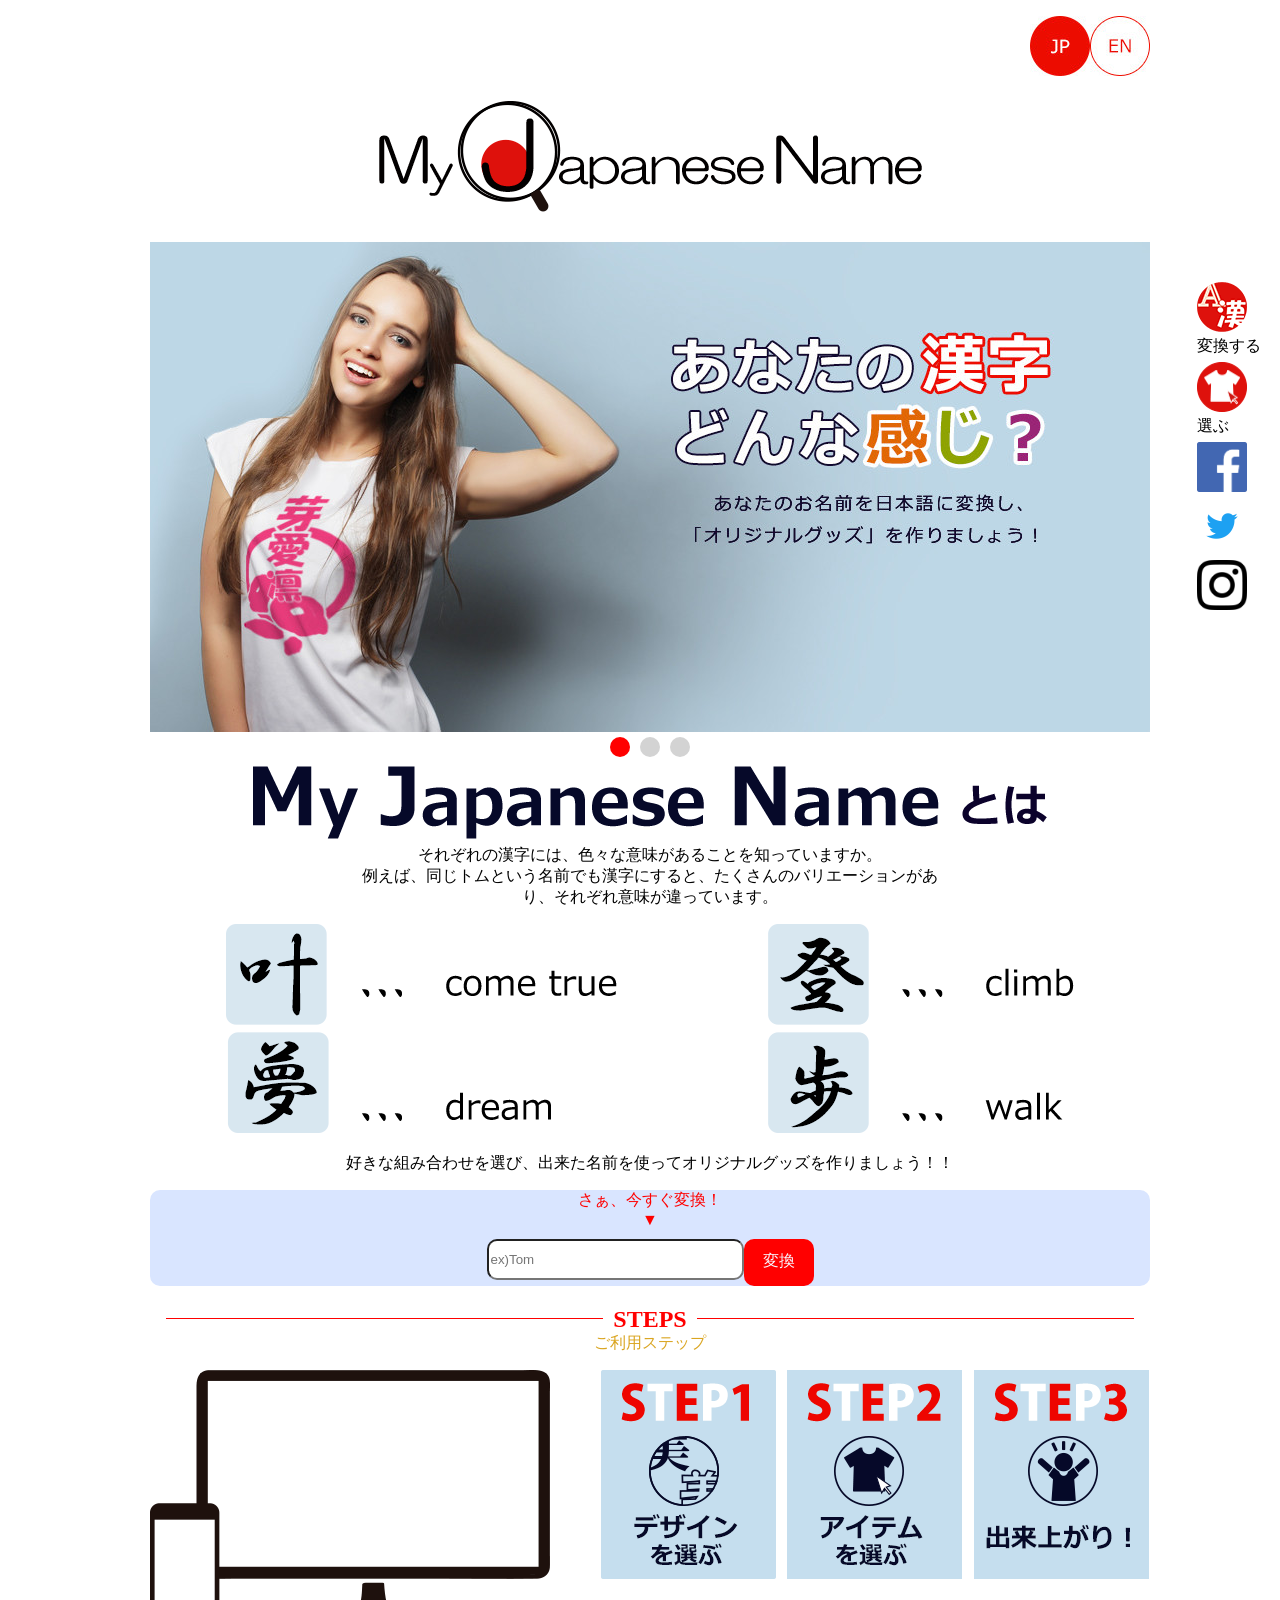
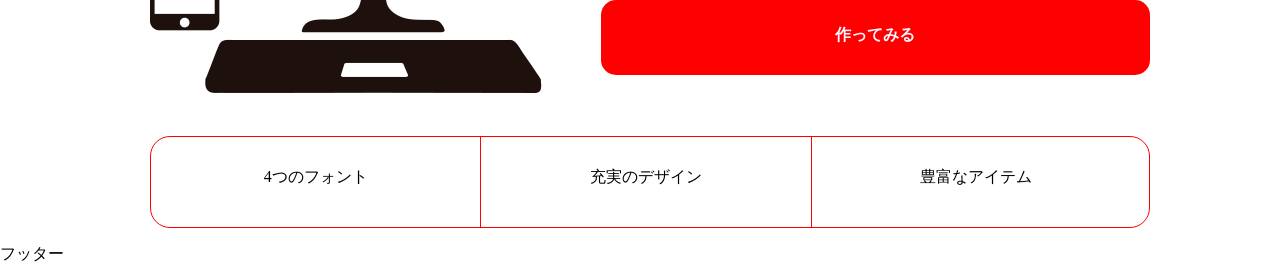
==== task/My Japanese Name/index.html @ 29c9ffd6 "add my japanese name   stepsまで終了。" ====
<!DOCTYPE html>
<html lang="ja">

<head>
  <meta charset="utf-8">
  <title>My Japanese Name</title>
  <meta name="viewport" content="width-device-width, initial-scale=1">
  <meta name="description" content="My Japanese Name">
  <meta name="keywords" content="My Japanese Name">
</head>
<body>
  <header>
    <ul>
      <li><img src="./images/JP.jpg"></li>
      <li><img src="./images/EN.jpg"></li>
    </ul>
  <h1><img src="./images/logo.png" alt="logo"></h1>
  </header>
   <ul class="slider_main">
     <li><img src="images/LP1.jpg" alt=""></li>
     <li><img src="images/LP2.jpg" alt=""></li>
     <li><img src="images/LP3.jpg" alt=""></li>
   </ul>
   <aside>
     <ul>
      <li><img src="images/henkan_off.png" alt="henkan off"><p>変換する</p></li>
       <li><img src="images/tsukuru.png" alt="tsukuru"><p>選ぶ</p></li>
       <li><img src="images/f-ogo_RGB_HEX-58.png" alt="facebook"></li>
       <li><img src="images/Twitter_Logo_Blue.png" alt="twitter"></li>
       <li><img src="images/glyph-logo_May2016.png" alt="instagram"></li>
     </ul>
   </aside>
   <section id="about">
    <h2><img src="./images/My%20Japanese%20Name.png" alt="about my japanese name"></h2>
      <p class="sentence">それぞれの漢字には、色々な意味があることを知っていますか。</p>
      <p class="sentence">例えば、同じトムという名前でも漢字にすると、たくさんのバリエーションがあり、それぞれ意味が違っています。</p>
    <ul class="example">
      <li><img src="./images/tom1.png" alt="come true and dream"></li>
      <li><img src="./images/tom2.png" alt="climb and walk"></li>
    </ul>
    <p>好きな組み合わせを選び、出来た名前を使ってオリジナルグッズを作りましょう！！</p>
    <div class="transform">
      <p>さぁ、今すぐ変換！</p>
      <p>▼</p>
      <form>
        <input type='text' name='transform' placeholder="ex)Tom" size=30 width=50>
        <div>変換</div>
      </form>
    </div>
    </section>
    <section id="steps">
      <h2>STEPS</h2>
      <p>ご利用ステップ</p>
      <div class="grid">
        <div id="img-pc"><img src="images/illust.png" alt="illust-pc"></div>
        <div id="step1"><img src="images/step1.png" alt="step1"></div>
        <div id="step2"><img src="images/step2.png" alt="step2"></div>
        <div id="step3"><img src="images/step3.png" alt="step3"></div>
        <div id="make"><p>作ってみる</p></div>
      </div>
      <div class="steps-slider">
        <ul>
          <li>4つのフォント</li>
          <li>充実のデザイン</li>
          <li>豊富なアイテム</li>
        </ul>
        <div class="slider_steps">
          <div></div>
        </div>
      </div>
    </section>

  <footer>フッター</footer>

  <!--script-->

  <link rel="stylesheet" href="css/index.css">
  <link rel="stylesheet" href="slick/slick-theme.css">
  <link rel="stylesheet" href="slick/slick.css">
  <script src="https://ajax.googleapis.com/ajax/libs/jquery/3.3.1/jquery.min.js"></script>
  <script type="text/javascript" src="slick/slick.min.js"></script>
  <script src="js/index.js"></script>


</body>

</html>
---- task/My Japanese Name/css/index.css ----
body{
  width:1300px;
  margin-left: auto;
  margin-right:auto;
  position:relative;
}
ul{
  list-style-type: none;
}
header ul{
  display: -webkit-box;
  display: -ms-flexbox;
  display: flex;
}
header li:first-child{
  margin-left: auto;
}
header h1{
  text-align: center;
}
header{
  width:1000px;
  margin:auto;
}
section{
  width:1000px;
  margin:auto;
}

/*-------------*/
/*slider_main*/
/*-------------*/
.slider_main{
  width:1000px;
  margin:0 auto;
  padding:0;
}
.slider_main li{
  margin:0 auto;
}
.slick-dots li{
  height:15px;
  width:15px;
  background-color: lightgray;
  border-radius:100px;
}
.slick-dots .slick-active{
  background-color: red;
}

/*-------------*/
/*SNS*/
/*-------------*/
aside{
  position:absolute;
  right:3%;
  top:250px;
}
aside li img{
  height:50px;
  width:50px;
}
aside li{
  margin-bottom: 5px;
}
aside p{
  margin:0;
}

/*-------------*/
/*section main*/
/*-------------*/
#about h2{
  text-align: center;
  margin-bottom:0;
}
#about p{
  text-align: center;
}
#about .sentence{
  margin:0 auto;
  width:60%;
}
.example{
  display: -webkit-box;
  display: -ms-flexbox;
  display: flex;
  padding:0;
  -ms-flex-pack: distribute;
  justify-content: space-around;
}
.transform{
  background-color:#D9E5FF;
  border-radius:10px;
}
.transform p{
  color:red;
  text-align: center;
  margin:0 auto;
}
.transform form{
  display: -webkit-box;
  display: -ms-flexbox;
  display: flex;
  margin-top:10px;
}
.transform input{
  border-radius:10px;
  height:35px;
  margin-left:auto;
}
.transform div{
  color:ghostwhite;
  width:70px;
  height:35px;
  padding-top:12px;
  text-align:center;
  background-color: red;
  border-radius:10px;
  margin-right:auto
}

/*-------------*/
/*section steps*/
/*-------------*/
#steps h2{
  display: -webkit-box;
  display: -ms-flexbox;
  display: flex;
  -webkit-box-align: center;
  -ms-flex-align: center;
  align-items: center;
  color:red;
  margin-bottom:0;
}
#steps h2:before,#steps h2:after{
  border-top: 1px solid red;
  content:"";
  -webkit-box-flex: 1;
  -ms-flex-positive: 1;
  flex-grow: 1;
  height:1px;
}
#steps h2:before{
  margin-left:1rem;
  margin-right:10px;
}
#steps h2:after{
  margin-right:1rem;
  margin-left:10px;
}
#steps p{
  color:goldenrod;
  margin-top:0;
  text-align: center;
}
.grid{
  display: grid;
  width:1000px;
  height:350px;
  grid-template-rows: 220px 1fr;
  grid-template-columns: 2.5fr 1fr 1fr 1fr;
  grid-gap: 10px;
}
#img-pc{
  grid-row:1/3;
  grid-column: 1/2;
}
#step1{
  grid-row:1/2;
  grid-column: 2/3;
}
#step2{
  grid-row:1/2;
  grid-column: 3/4;
}
#step3{
  grid-row:1/2;
  grid-column: 4/5;
}
#make{
  grid-row:2/3;
  grid-column: 2/5;
}
#make p{
  background-color: red;
  color:ghostwhite;
  height:50px;
  text-align: center;
  font-weight:bold;
  padding-top:25px;
  border-radius:15px;
}
.steps-slider ul{
  display: -webkit-box;
  display: -ms-flexbox;
  display: flex;
  border-radius:20px;
  border:1px solid red;
  padding:0;
}
.steps-slider ul li{
  width:33%;
  height:60px;
  padding-top: 30px;
  text-align: center;
}
.steps-slider ul li+li{
  border-left:1px solid red;
}
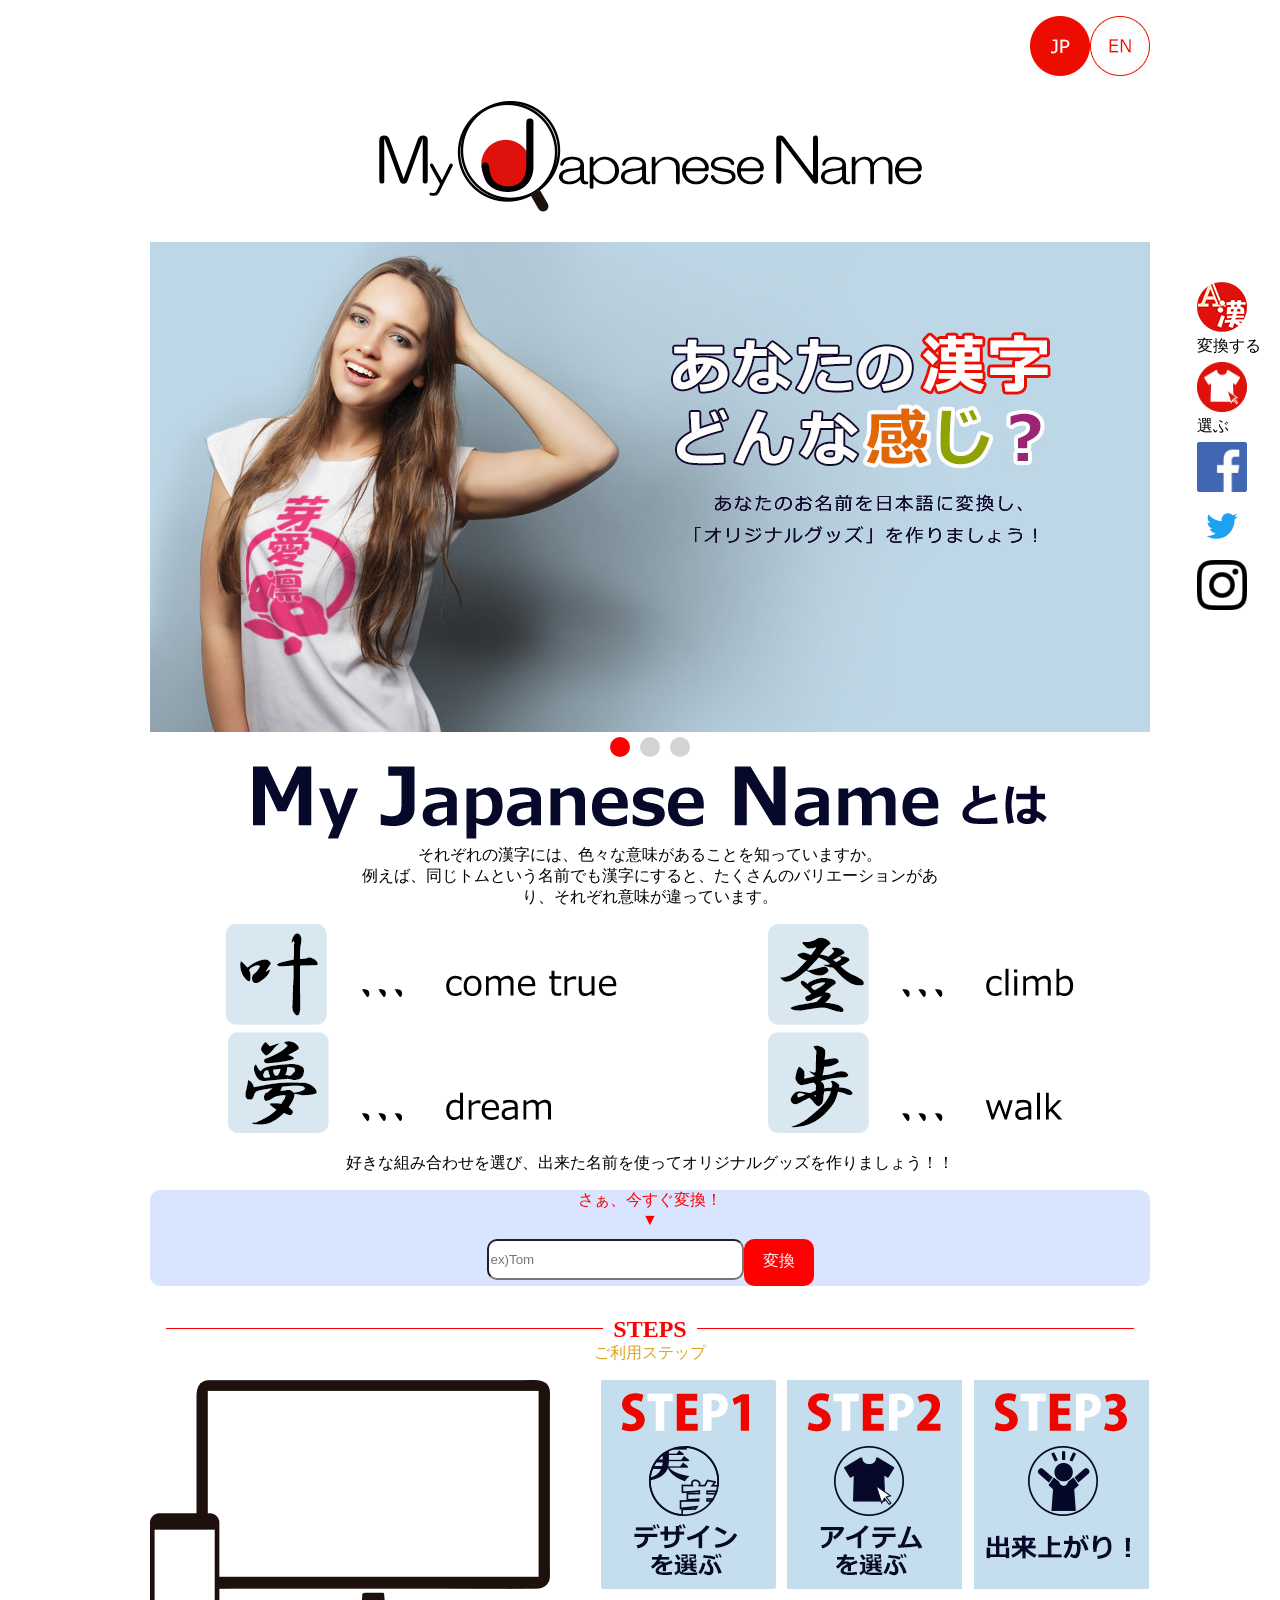
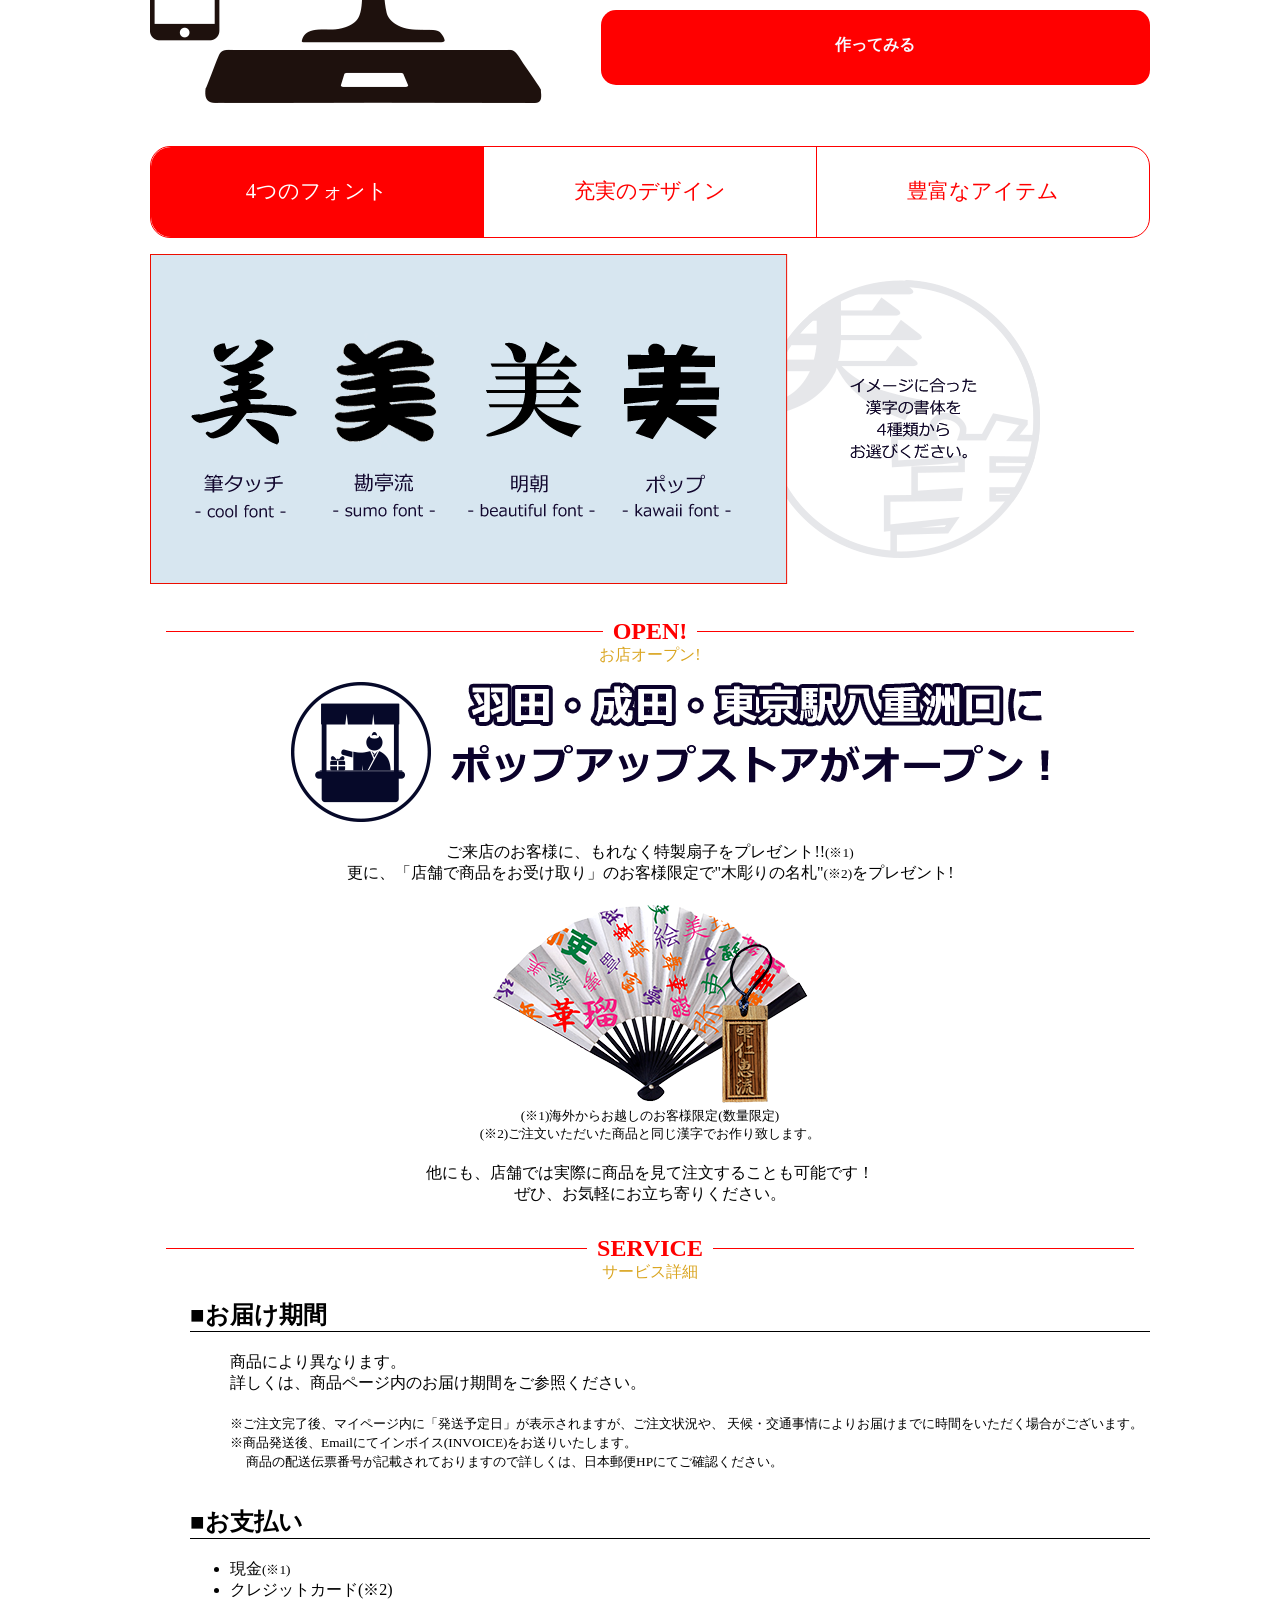
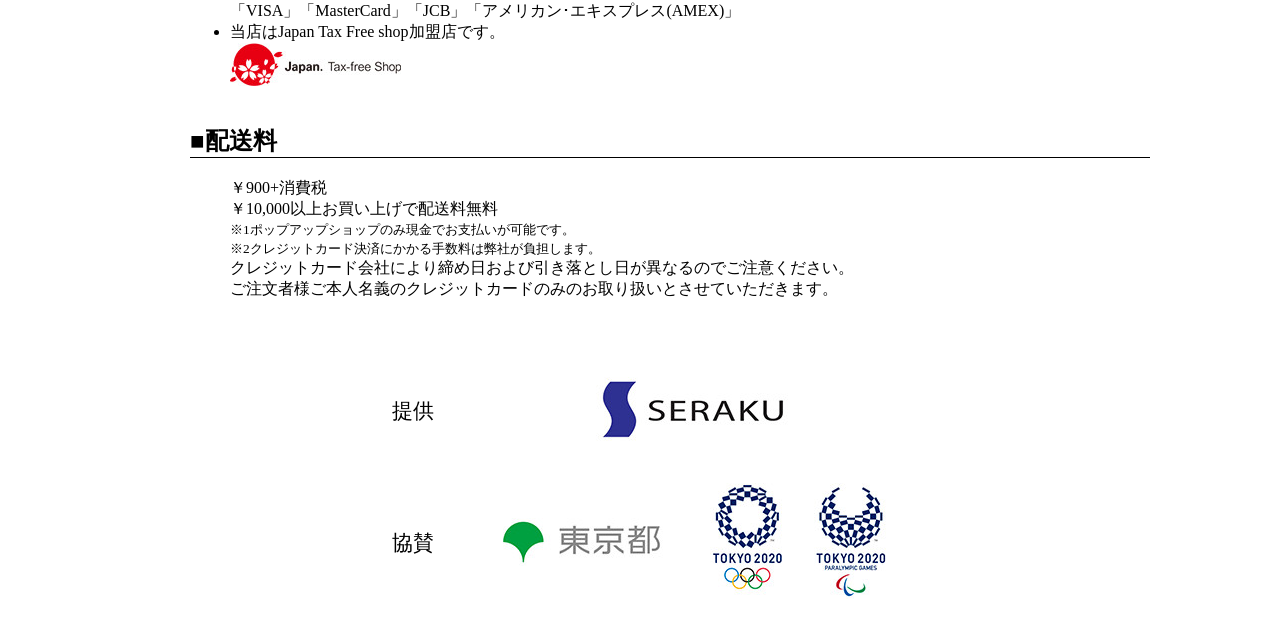
==== commit 6c02d1c5: "add slider(slick)" ====
--- a/task/My Japanese Name/index.html
+++ b/task/My Japanese Name/index.html
@@ -58,19 +58,82 @@
         <div id="step3"><img src="images/step3.png" alt="step3"></div>
         <div id="make"><p>作ってみる</p></div>
       </div>
-      <div class="steps-slider">
+      <div class="slider_navi">
         <ul>
-          <li>4つのフォント</li>
+          <li class='active'>4つのフォント</li>
           <li>充実のデザイン</li>
           <li>豊富なアイテム</li>
         </ul>
         <div class="slider_steps">
-          <div></div>
+            <div><img src="images/slider1.png" alt="slider1"></div>
+            <div><img src="images/slider2.png" alt="slider2"></div>
+            <div><img src="images/slider3.png" alt="slider3"></div>
         </div>
       </div>
     </section>
+    <section id="open">
+      <h2>OPEN!</h2>
+      <p>お店オープン!</p>
+      <ul>
+        <li><img src="images/open1.png" alt="open"></li>
+        <li><img src="images/text1.png" alt="text"></li>
+      </ul>
+      <p>ご来店のお客様に、もれなく特製扇子をプレゼント!!<small>(※1)</small></p>
+      <p>更に、「店舗で商品をお受け取り」のお客様限定で"木彫りの名札"<small>(※2)</small>をプレゼント!</p>
+      <div>
+        <img src="images/item.png" alt="present">
+      </div>
+      <small class="caution">(※1)海外からお越しのお客様限定(数量限定)</small>
+      <small class="caution">(※2)ご注文いただいた商品と同じ漢字でお作り致します。</small>
+      <p>他にも、店舗では実際に商品を見て注文することも可能です！</p>
+      <p>ぜひ、お気軽にお立ち寄りください。</p>
+    </section>
+    <section id="service">
+      <h2>SERVICE</h2>
+      <p>サービス詳細</p>
+      <ul>
+        <li class="service-list">お届け期間</li>
+         <ul>
+          <li>商品により異なります。</li>
+          <li>詳しくは、商品ページ内のお届け期間をご参照ください。</li>
+          <li><small><span>※</span>ご注文完了後、マイページ内に「発送予定日」が表示されますが、ご注文状況や、
+          天候・交通事情によりお届けまでに時間をいただく場合がございます。</small></li>
+          <li><small><span>※</span>商品発送後、Emailにてインボイス(INVOICE)をお送りいたします。<br>
+          商品の配送伝票番号が記載されておりますので詳しくは、日本郵便HPにてご確認ください。</small></li>
+          </ul>
+        <li class="service-list">お支払い</li>
+         <ul>
+          <li>現金<small>(※1)</small></li>
+          <li>クレジットカード(※2)</li>
+          <p>「VISA」「MasterCard」「JCB」「アメリカン･エキスプレス(AMEX)」</p>
+          <li>当店はJapan Tax Free shop加盟店です。</li>
+          <li><img src="images/taxfree.jpg" alt="taxfree"></li>
+         </ul>
+        <li class="service-list">配送料</li>
+         <ul>
+          <li>￥900+消費税</li>
+          <li>￥10,000以上お買い上げで配送料無料</li>
+          <li><small><span>※1</span>ポップアップショップのみ現金でお支払いが可能です。</small></li>
+          <li><small><span>※2</span>クレジットカード決済にかかる手数料は弊社が負担します。</small></li>
+          <li>クレジットカード会社により締め日および引き落とし日が異なるのでご注意ください。</li>
+          <li>ご注文者様ご本人名義のクレジットカードのみのお取り扱いとさせていただきます。</li>
+          </ul>
+      </ul>
+    </section>
 
-  <footer>フッター</footer>
+  <footer>
+  <table>
+    <tr>
+      <td>提供</td>
+      <td colspan="2"><img src="images/seraku.jpg" alt="seraku"></td>
+    </tr>
+    <tr>
+      <td>協賛</td>
+      <td><img src="images/tokyo.jpg" alt="tokyo"></td>
+      <td><img src="images/emblem.jpg" alt="emblrem"></td>
+    </tr>
+  </table>
+  </footer>
 
   <!--script-->
 
--- a/task/My Japanese Name/css/index.css
+++ b/task/My Japanese Name/css/index.css
@@ -26,9 +26,14 @@
   width:1000px;
   margin:auto;
 }
-
-/*-------------*/
+h2{
+  font-size:1.5rem;
+}
+
+/*-------------*/
+
 /*slider_main*/
+
 /*-------------*/
 .slider_main{
   width:1000px;
@@ -49,7 +54,9 @@
 }
 
 /*-------------*/
+
 /*SNS*/
+
 /*-------------*/
 aside{
   position:absolute;
@@ -68,7 +75,9 @@
 }
 
 /*-------------*/
+
 /*section main*/
+
 /*-------------*/
 #about h2{
   text-align: center;
@@ -121,7 +130,9 @@
 }
 
 /*-------------*/
+
 /*section steps*/
+
 /*-------------*/
 #steps h2{
   display: -webkit-box;
@@ -132,6 +143,7 @@
   align-items: center;
   color:red;
   margin-bottom:0;
+  margin-top:30px;
 }
 #steps h2:before,#steps h2:after{
   border-top: 1px solid red;
@@ -191,7 +203,7 @@
   padding-top:25px;
   border-radius:15px;
 }
-.steps-slider ul{
+.slider_navi ul{
   display: -webkit-box;
   display: -ms-flexbox;
   display: flex;
@@ -199,12 +211,174 @@
   border:1px solid red;
   padding:0;
 }
-.steps-slider ul li{
-  width:33%;
+.slider_navi ul li{
+  width:33.33333%;
   height:60px;
   padding-top: 30px;
   text-align: center;
-}
-.steps-slider ul li+li{
+  background-color:none;
+  color:red;
+  font-size: 1.3rem;
+}
+.slider_navi ul li:first-child{
+  border-radius:20px 0 0 20px;
+}
+.slider_navi ul li:last-child{
+  border-radius:0 20px 20px 0;
+}
+.slider_navi ul li+li{
   border-left:1px solid red;
 }
+.slider_navi ul .active{
+  background-color:red;
+  color:white;
+}
+/*-------------*/
+
+/*section open*/
+
+/*-------------*/
+#open h2{
+  display:-webkit-box;
+  display:-ms-flexbox;
+  display:flex;
+  -webkit-box-align: center;
+  -ms-flex-align: center;
+  align-items: center;
+  color:red;
+  margin-bottom:0;
+  margin-top:30px;
+}
+#open h2:before,#open h2:after{
+  border-top:1px solid red;
+  content:'';
+  -webkit-box-flex: 1;
+  -ms-flex-positive: 1;
+  flex-grow: 1;
+}
+#open h2:before{
+  margin-left:1rem;
+  margin-right:10px;
+}
+#open h2:after{
+  margin-right:1rem;
+  margin-left:10px;
+}
+#open p:nth-child(2){
+  text-align: center;
+  color:goldenrod;
+  margin-top:0;
+}
+#open ul{
+  display: -webkit-box;
+  display: -ms-flexbox;
+  display: flex;
+}
+#open ul li:first-child{
+  margin-right:20px;
+  margin-left:auto;
+}
+#open ul li:nth-child(2){
+  margin-right:auto;
+}
+.caution{
+  text-align: center;
+  display: block;
+}
+.caution:last-of-type{
+  margin-bottom:20px;
+}
+#open p{
+  margin:0;
+  text-align: center;
+}
+#open div{
+  margin-top:20px;
+  text-align: center;
+}
+
+/*-------------*/
+
+/*section service*/
+
+/*-------------*/
+#service h2{
+  display: -webkit-box;
+  display: -ms-flexbox;
+  display: flex;
+  -webkit-box-align:center;
+  -ms-flex-align:center;
+  align-items:center;
+  color:red;
+  margin-bottom: 0;
+  margin-top:30px;
+}
+#service h2:before,#service h2:after{
+  border-top:1px solid red;
+  content:'';
+  -webkit-box-flex: 1;
+  -ms-flex-positive: 1;
+  flex-grow: 1;
+}
+#service h2:before{
+  margin-left:1rem;
+  margin-right:10px;
+}
+#service h2:after{
+  margin-right:1rem;
+  margin-left:10px;
+}
+#service>p{
+  text-align: center;
+  color:goldenrod;
+  margin-top:0;
+}
+#service .service-list{
+  list-style-type: none;
+  border-bottom: 1px solid black;
+  font-size: 1.5rem;
+  font-weight:bold;
+  list-style-position: inside;
+  margin-bottom:20px;
+}
+#service .service-list:before{
+  content:'■'
+}
+#service ul ul:nth-of-type(2){
+  list-style-type: disc;
+}
+#service ul ul:nth-of-type(2) li:nth-of-type(4){
+  list-style-type: none;
+}
+#service ul ul li {
+  padding-left:1em;
+  text-indent: -1em;
+}
+#service ul ul p{
+  margin:0;
+}
+#service ul ul:first-of-type li:nth-child(2){
+  margin-bottom: 20px;
+}
+.service-list:nth-of-type(n+2){
+  margin-top:35px;
+}
+
+/*-------------*/
+
+/*footer*/
+
+/*-------------*/
+footer table{
+  text-align: center;
+  margin:40px auto 0;
+  border-spacing: 20px;
+}
+footer table td{
+  padding-right:20px;
+  font-size:1.3rem;
+  font-weight:500;
+}
+footer table td:first-child{
+  padding-right:40px;
+}
